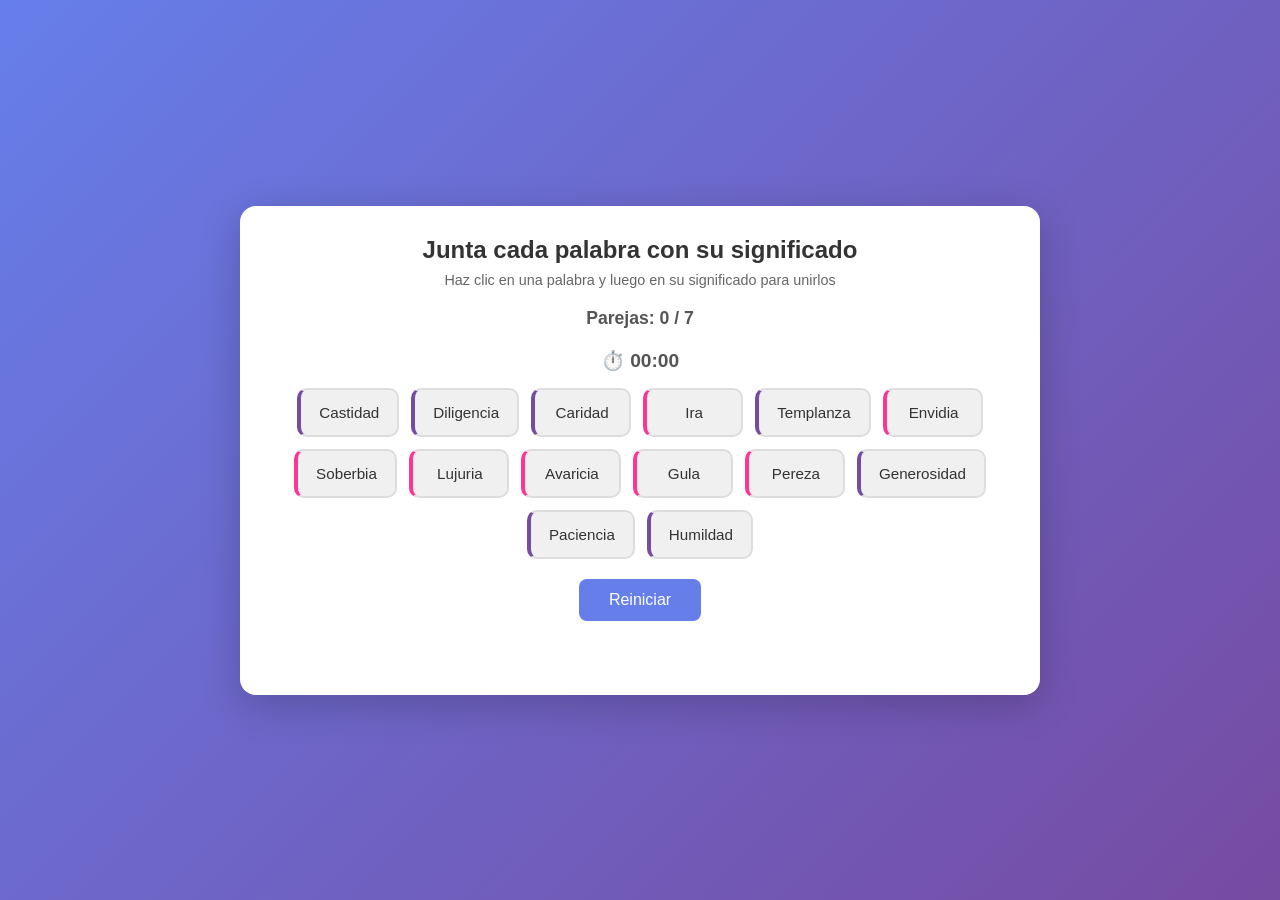
==== join_words/index.html @ 561a3c74 "minijuego de armar parejas" ====
<!DOCTYPE html>
<html lang="es">
<head>
    <meta charset="UTF-8">
    <meta name="viewport" content="width=device-width, initial-scale=1.0">
    <title>Junta Palabras</title>
    <link rel="stylesheet" href="style.css">
</head>
<body>
    <div id="app">
        <h1>Junta cada palabra con su significado</h1>
        <p class="instructions">Haz clic en una palabra y luego en su significado para unirlos</p>
        <div id="score">Parejas: <span id="pairs-count">0</span> / <span id="total-pairs">0</span></div>
        <div id="timer">⏱️ <span id="timer-display">00:00</span></div>
        <div id="game-board"></div>
        <button id="reset-btn">Reiniciar</button>
        <div id="message"></div>
    </div>
    <script src="script.js"></script>
</body>
</html>
---- join_words/style.css ----
* {
    margin: 0;
    padding: 0;
    box-sizing: border-box;
}

body {
    font-family: 'Segoe UI', Tahoma, Geneva, Verdana, sans-serif;
    background: linear-gradient(135deg, #667eea 0%, #764ba2 100%);
    min-height: 100vh;
    display: flex;
    justify-content: center;
    align-items: center;
    padding: 20px;
}

#app {
    background: white;
    border-radius: 16px;
    padding: 30px;
    max-width: 800px;
    width: 100%;
    box-shadow: 0 10px 40px rgba(0, 0, 0, 0.2);
    text-align: center;
}

h1 {
    color: #333;
    margin-bottom: 8px;
    font-size: 1.5rem;
}

.instructions {
    color: #666;
    margin-bottom: 20px;
    font-size: 0.9rem;
}

#score {
    font-size: 1.1rem;
    font-weight: bold;
    color: #555;
    margin-bottom: 20px;
}

#game-board {
    display: flex;
    flex-wrap: wrap;
    gap: 12px;
    justify-content: center;
    margin-bottom: 20px;
}

.card {
    background: #f0f0f0;
    border: 2px solid #ddd;
    border-radius: 10px;
    padding: 14px 18px;
    font-size: 0.95rem;
    cursor: pointer;
    transition: all 0.2s ease;
    user-select: none;
    min-width: 100px;
    max-width: 200px;
    text-align: center;
    color: #333;
}

.card:hover:not(.matched):not(.disabled) {
    background: #e3e3e3;
    transform: translateY(-2px);
}

.card.selected {
    background: #ffd700;
    border-color: #e6b800;
    transform: scale(1.05);
    box-shadow: 0 4px 12px rgba(255, 215, 0, 0.4);
}

.card.matched {
    background: #4caf50;
    border-color: #388e3c;
    color: white;
    cursor: default;
    opacity: 0.85;
}

.card.wrong {
    background: #f44336;
    border-color: #d32f2f;
    color: white;
    animation: shake 0.4s ease;
}

.card.word {
    border-left: 4px solid #ff3593;
}

.card.meaning {
    border-left: 4px solid #764ba2;
}

@keyframes shake {
    0%, 100% { transform: translateX(0); }
    25% { transform: translateX(-6px); }
    75% { transform: translateX(6px); }
}

#reset-btn {
    background: #667eea;
    color: white;
    border: none;
    padding: 12px 30px;
    border-radius: 8px;
    font-size: 1rem;
    cursor: pointer;
    transition: background 0.2s;
}

#reset-btn:hover {
    background: #5a6fd6;
}

#timer {
    font-size: 1.2rem;
    font-weight: bold;
    color: #555;
    margin-bottom: 16px;
}

#message {
    margin-top: 16px;
    font-size: 1.1rem;
    font-weight: bold;
    min-height: 28px;
    color: #4caf50;
}
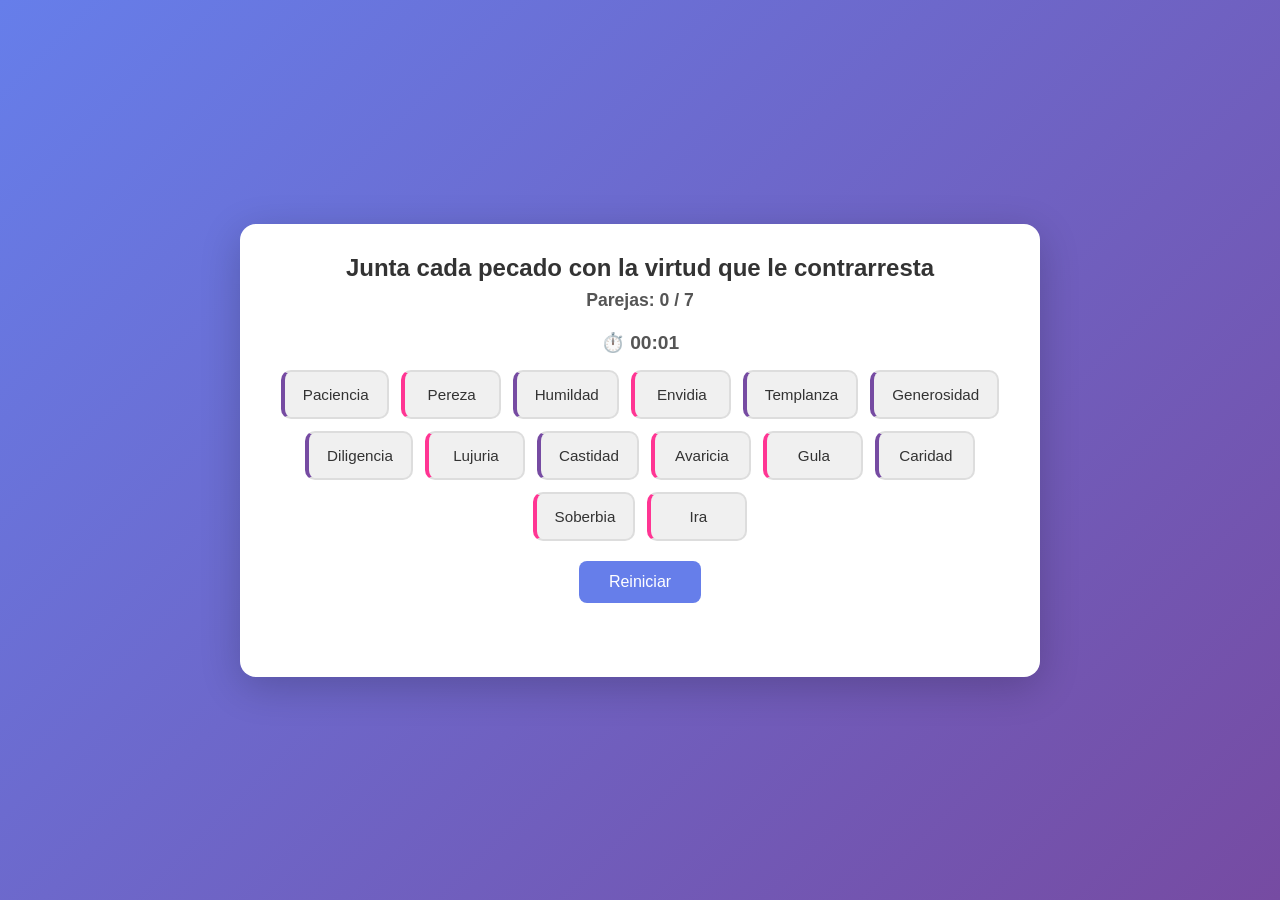
==== commit ccd85566: "Separamos todos los minijuegos para que sea mas facil seleccionarlos en un futuro menu" ====
--- a/join_words/index.html
+++ b/join_words/index.html
@@ -8,8 +8,7 @@
 </head>
 <body>
     <div id="app">
-        <h1>Junta cada palabra con su significado</h1>
-        <p class="instructions">Haz clic en una palabra y luego en su significado para unirlos</p>
+        <h1>Junta cada pecado con la virtud que le contrarresta</h1>
         <div id="score">Parejas: <span id="pairs-count">0</span> / <span id="total-pairs">0</span></div>
         <div id="timer">⏱️ <span id="timer-display">00:00</span></div>
         <div id="game-board"></div>
